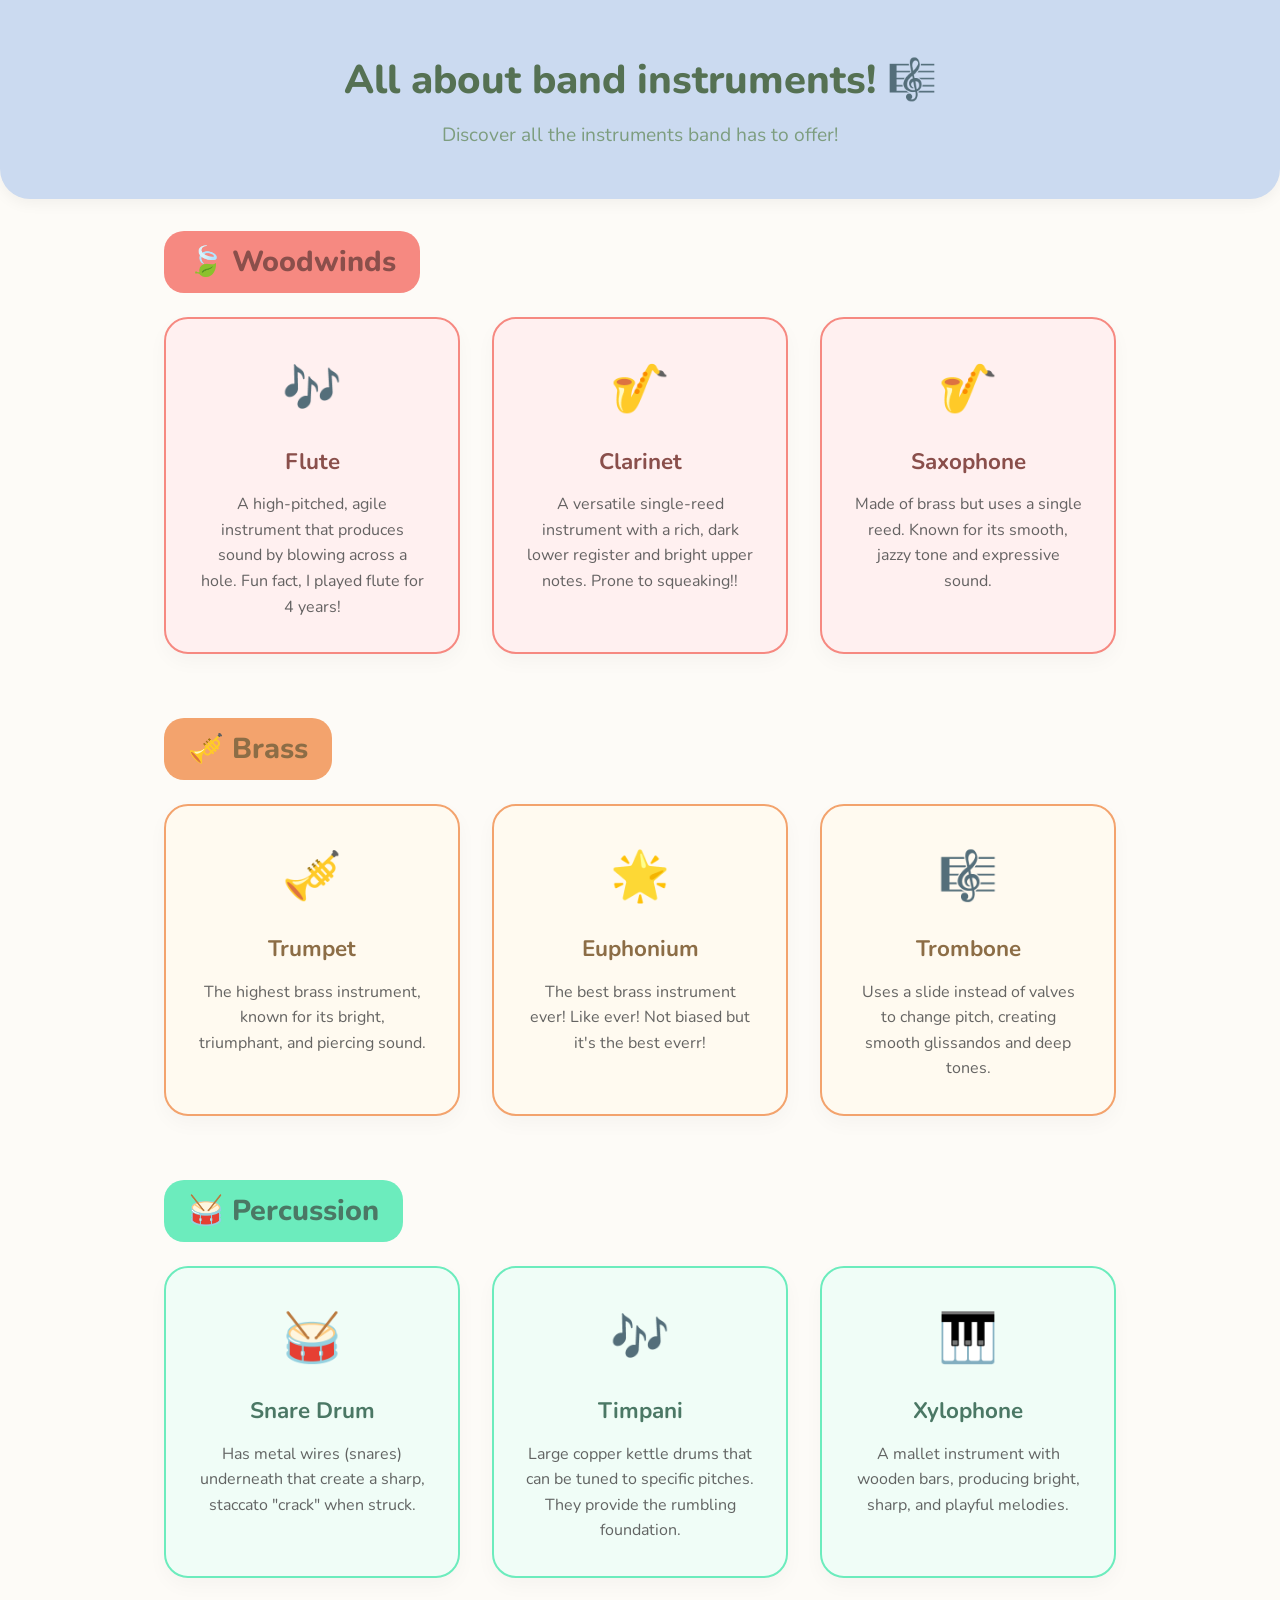
==== index.html @ ccb77cc4 "add files" ====
<!DOCTYPE html>
<html lang="en">
<head>
    <meta charset="UTF-8">
    <meta name="viewport" content="width=device-width, initial-scale=1.0">
    <title>Concert Band Instruments 🎵</title>
    <link rel="stylesheet" href="style.css">
    <!-- Using Nunito for a cute, rounded font style -->
    <link href="https://fonts.googleapis.com/css2?family=Nunito:wght@400;600;800&display=swap" rel="stylesheet">
</head>
<body>
    <header>
        <h1>All about band instruments! 🎼</h1>
        <p>Discover all the instruments band has to offer!</p>
    </header>

    <main class="container">
        <!-- Woodwinds Section -->
        <section class="category">
            <h2 class="category-title woodwind-title">🍃 Woodwinds</h2>
            <div class="card-grid">
                <div class="card woodwind-card">
                    <div class="icon">🎶</div>
                    <h3>Flute</h3>
                    <p>A high-pitched, agile instrument that produces sound by blowing across a hole. Fun fact, I played flute for 4 years!</p>
                </div>
                <div class="card woodwind-card">
                    <div class="icon">🎷</div>
                    <h3>Clarinet</h3>
                    <p>A versatile single-reed instrument with a rich, dark lower register and bright upper notes. Prone to squeaking!!</p>
                </div>
                <div class="card woodwind-card">
                    <div class="icon">🎷</div>
                    <h3>Saxophone</h3>
                    <p>Made of brass but uses a single reed. Known for its smooth, jazzy tone and expressive sound.</p>
                </div>
            </div>
        </section>

        <!-- Brass Section -->
        <section class="category">
            <h2 class="category-title brass-title">🎺 Brass</h2>
            <div class="card-grid">
                <div class="card brass-card">
                    <div class="icon">🎺</div>
                    <h3>Trumpet</h3>
                    <p>The highest brass instrument, known for its bright, triumphant, and piercing sound.</p>
                </div>
                <div class="card brass-card">
                    <div class="icon">🌟</div>
                    <h3>Euphonium</h3>
                    <p>The best brass instrument ever! Like ever! Not biased but it's the best everr!</p>
                </div>
                <div class="card brass-card">
                    <div class="icon">🎼</div>
                    <h3>Trombone</h3>
                    <p>Uses a slide instead of valves to change pitch, creating smooth glissandos and deep tones.</p>
                </div>
            </div>
        </section>

        <!-- Percussion Section -->
        <section class="category">
            <h2 class="category-title percussion-title">🥁 Percussion</h2>
            <div class="card-grid">
                <div class="card percussion-card">
                    <div class="icon">🥁</div>
                    <h3>Snare Drum</h3>
                    <p>Has metal wires (snares) underneath that create a sharp, staccato "crack" when struck.</p>
                </div>
                <div class="card percussion-card">
                    <div class="icon">🎶</div>
                    <h3>Timpani</h3>
                    <p>Large copper kettle drums that can be tuned to specific pitches. They provide the rumbling foundation.</p>
                </div>
                <div class="card percussion-card">
                    <div class="icon">🎹</div>
                    <h3>Xylophone</h3>
                    <p>A mallet instrument with wooden bars, producing bright, sharp, and playful melodies.</p>
                </div>
            </div>
        </section>
    </main>
</body>
</html>
---- style.css ----
/* --- Base Styles & Variables --- */
:root {
    --bg-color: #fdfbf7;
    --text-color: #4a4a4a;
    
    /* Pastel Palette */
    --woodwind-color: #f68981; /* Pastel Pink/Red */
    --woodwind-bg: #fff0f0;
    
    --brass-color: #f3a36d; /* Pastel Orange/Yellow */
    --brass-bg: #fffaf0;
    
    --percussion-color: #6cecbd; /* Pastel Mint Green */
    --percussion-bg: #f0fdf7;
}

* {
    box-sizing: border-box;
    margin: 0;
    padding: 0;
}

body {
    font-family: 'Nunito', sans-serif;
    background-color: var(--bg-color);
    color: var(--text-color);
    line-height: 1.6;
    font-size: 20px;
}

/* --- Header & Footer --- */
header {
    text-align: center;
    padding: 3rem 1rem;
    background-color: #cbdaf0; /* Cute soft BLUE! */
    border-bottom-left-radius: 30px;
    border-bottom-right-radius: 30px;
    margin-bottom: 2rem;
    box-shadow: 0 4px 15px rgba(0,0,0,0.05);
}

header h1 {
    font-weight: 800;
    color: #557153;
    font-size: 2.5rem;
    margin-bottom: 0.5rem;
}

header p {
    font-size: 1.2rem;
    color: #7d9d7f;
}

footer {
    text-align: center;
    padding: 2rem;
    margin-top: 3rem;
    color: #a0a0a0;
    font-size: 0.9rem;
}

/* --- Layout Container --- */
.container {
    max-width: 1000px;
    margin: 0 auto;
    padding: 0 1.5rem;
}

/* --- Categories --- */
.category {
    margin-bottom: 4rem;
}

.category-title {
    font-size: 1.8rem;
    margin-bottom: 1.5rem;
    font-weight: 800;
    display: inline-block;
    padding: 0.5rem 1.5rem;
    border-radius: 20px;
}

.woodwind-title { background-color: var(--woodwind-color); color: #8a4f4b; }
.brass-title { background-color: var(--brass-color); color: #8c6d46; }
.percussion-title { background-color: var(--percussion-color); color: #4b7865; }

/* --- Grid & Cards --- */
.card-grid {
    display: grid;
    grid-template-columns: repeat(auto-fit, minmax(280px, 1fr));
    gap: 2rem;
}

.card {
    border-radius: 24px;
    padding: 2rem;
    text-align: center;
    transition: transform 0.3s ease, box-shadow 0.3s ease;
    box-shadow: 0 8px 20px rgba(0,0,0,0.03);
    cursor: default;
}

.card:hover {
    transform: translateY(-10px);
    box-shadow: 0 15px 30px rgba(0,0,0,0.08);
}

.icon {
    font-size: 3rem;
    margin-bottom: 1rem;
}

.card h3 {
    font-size: 1.4rem;
    margin-bottom: 0.8rem;
    font-weight: 700;
}

.card p {
    font-size: 1rem;
    opacity: 0.85;
}

/* Card Specific Colors */
.woodwind-card {
    background-color: var(--woodwind-bg);
    border: 2px solid var(--woodwind-color);
}
.woodwind-card h3 { color: #8a4f4b; }

.brass-card {
    background-color: var(--brass-bg);
    border: 2px solid var(--brass-color);
}
.brass-card h3 { color: #8c6d46; }

.percussion-card {
    background-color: var(--percussion-bg);
    border: 2px solid var(--percussion-color);
}
.percussion-card h3 { color: #4b7865; }

/* --- Responsive adjustments --- */
@media (max-width: 600px) {
    header h1 {
        font-size: 2rem;
    }
    .card-grid {
        grid-template-columns: 1fr;
    }
}
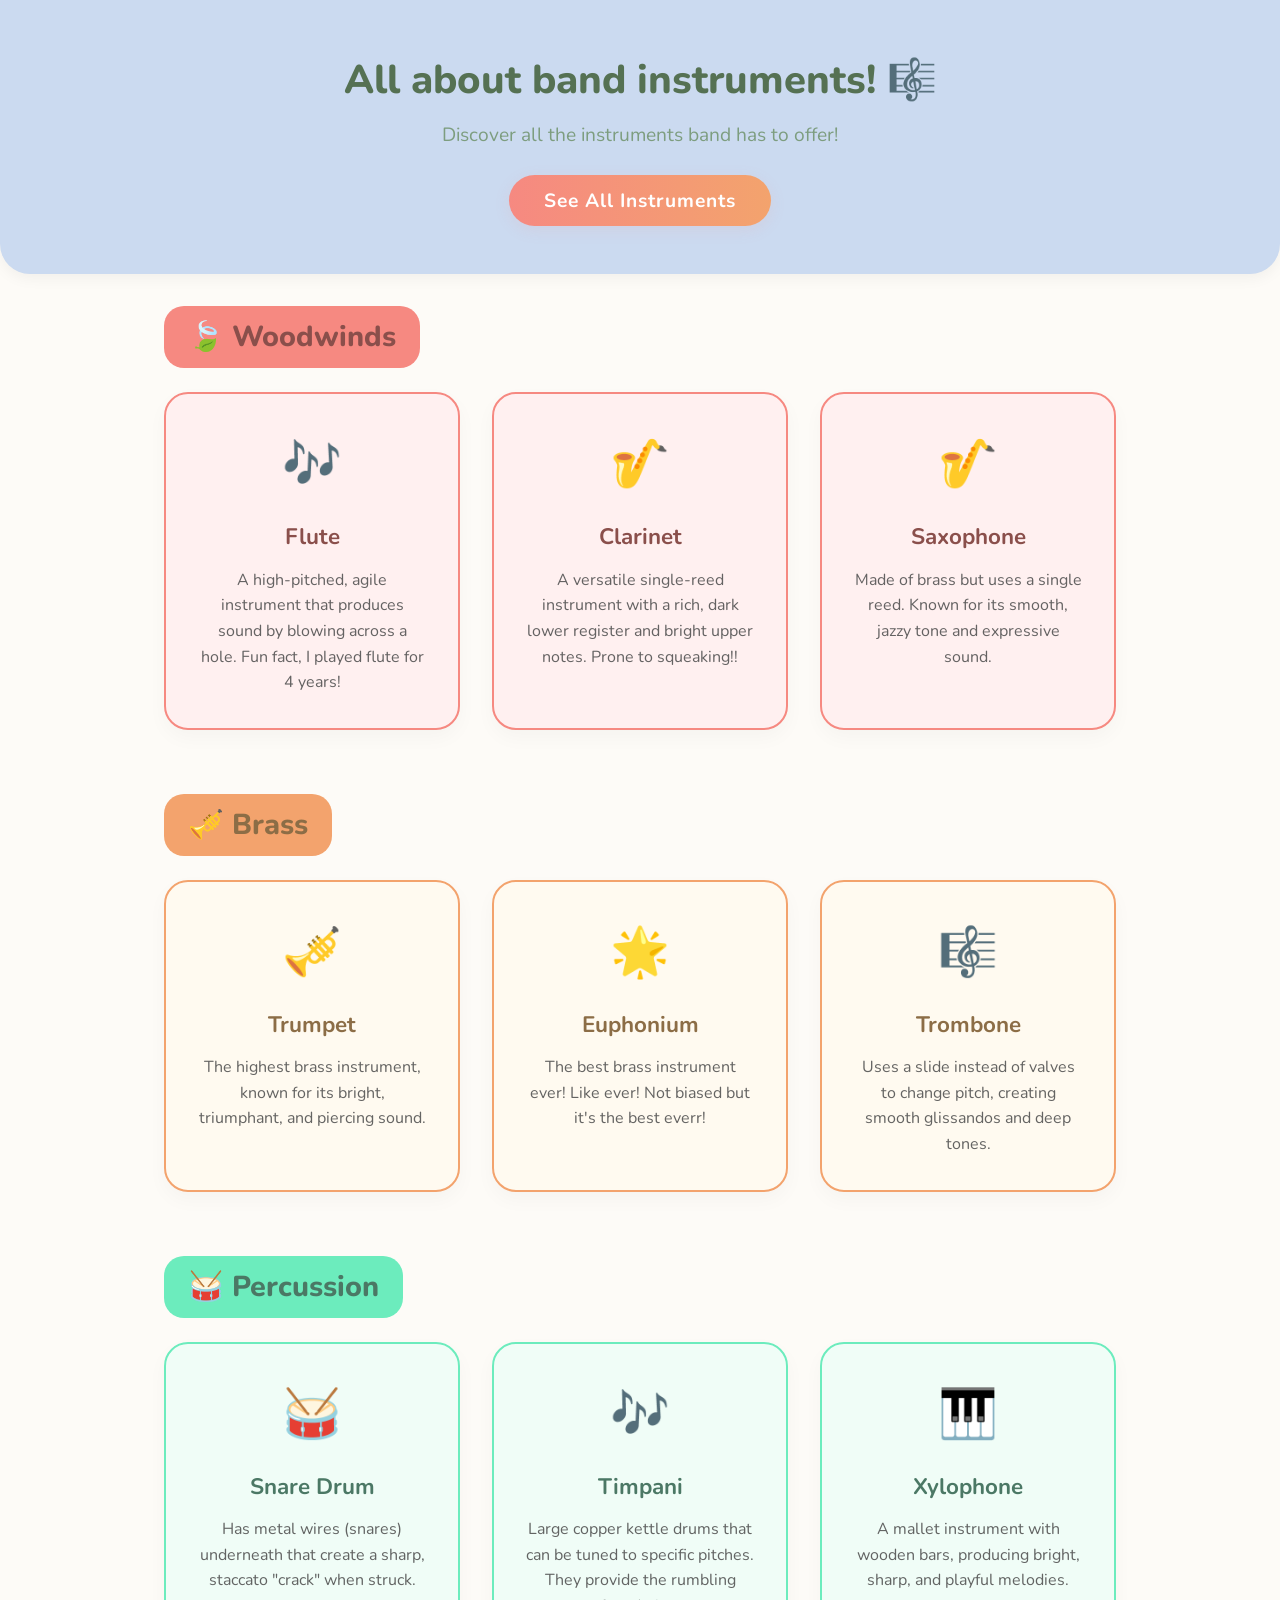
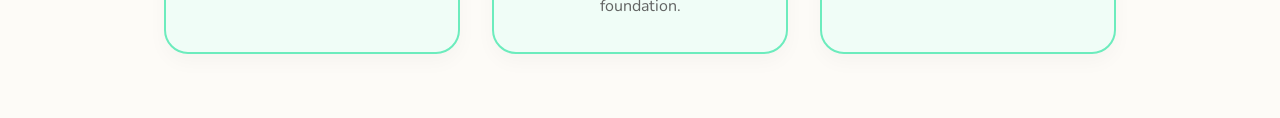
==== commit 26f0ad40: "Add files via upload" ====
--- a/index.html
+++ b/index.html
@@ -12,6 +12,7 @@
     <header>
         <h1>All about band instruments! 🎼</h1>
         <p>Discover all the instruments band has to offer!</p>
+        <a href="images.html"><button class="cta-button">See All Instruments</button></a>
     </header>
 
     <main class="container">
--- a/style.css
+++ b/style.css
@@ -1,3 +1,63 @@
+/* --- Cute CTA Button --- */
+.cta-button {
+    background: linear-gradient(90deg, #f68981 0%, #f3a36d 100%);
+    color: #fff;
+    font-family: 'Nunito', sans-serif;
+    font-size: 1.2rem;
+    font-weight: 700;
+    padding: 0.8rem 2.2rem;
+    border: none;
+    border-radius: 30px;
+    box-shadow: 0 4px 16px rgba(246,137,129,0.12);
+    cursor: pointer;
+    margin-top: 1.5rem;
+    transition: background 0.3s, transform 0.2s, box-shadow 0.2s;
+    outline: none;
+    letter-spacing: 1px;
+}
+
+.cta-button:hover, .cta-button:focus {
+    background: linear-gradient(90deg, #f3a36d 0%, #f68981 100%);
+    transform: translateY(-3px) scale(1.04) rotate(-1deg);
+    box-shadow: 0 8px 24px rgba(243,163,109,0.18);
+}
+
+/* --- Image Upload Section --- */
+.image-upload-section {
+    background: #fff0f0;
+    border: 2px dashed #f68981;
+    border-radius: 20px;
+    padding: 2rem;
+    margin: 2rem auto;
+    max-width: 500px;
+    text-align: center;
+    box-shadow: 0 2px 10px rgba(246,137,129,0.05);
+}
+.image-upload-section label {
+    font-size: 1.1rem;
+    color: #f68981;
+    font-weight: 600;
+    margin-bottom: 1rem;
+    display: block;
+}
+.image-upload-section input[type="file"] {
+    margin: 1rem 0;
+}
+.image-upload-section button {
+    background: #f68981;
+    color: #fff;
+    border: none;
+    border-radius: 20px;
+    padding: 0.6rem 1.5rem;
+    font-size: 1rem;
+    font-family: 'Nunito', sans-serif;
+    font-weight: 700;
+    cursor: pointer;
+    transition: background 0.2s;
+}
+.image-upload-section button:hover {
+    background: #f3a36d;
+}
 /* --- Base Styles & Variables --- */
 :root {
     --bg-color: #fdfbf7;
